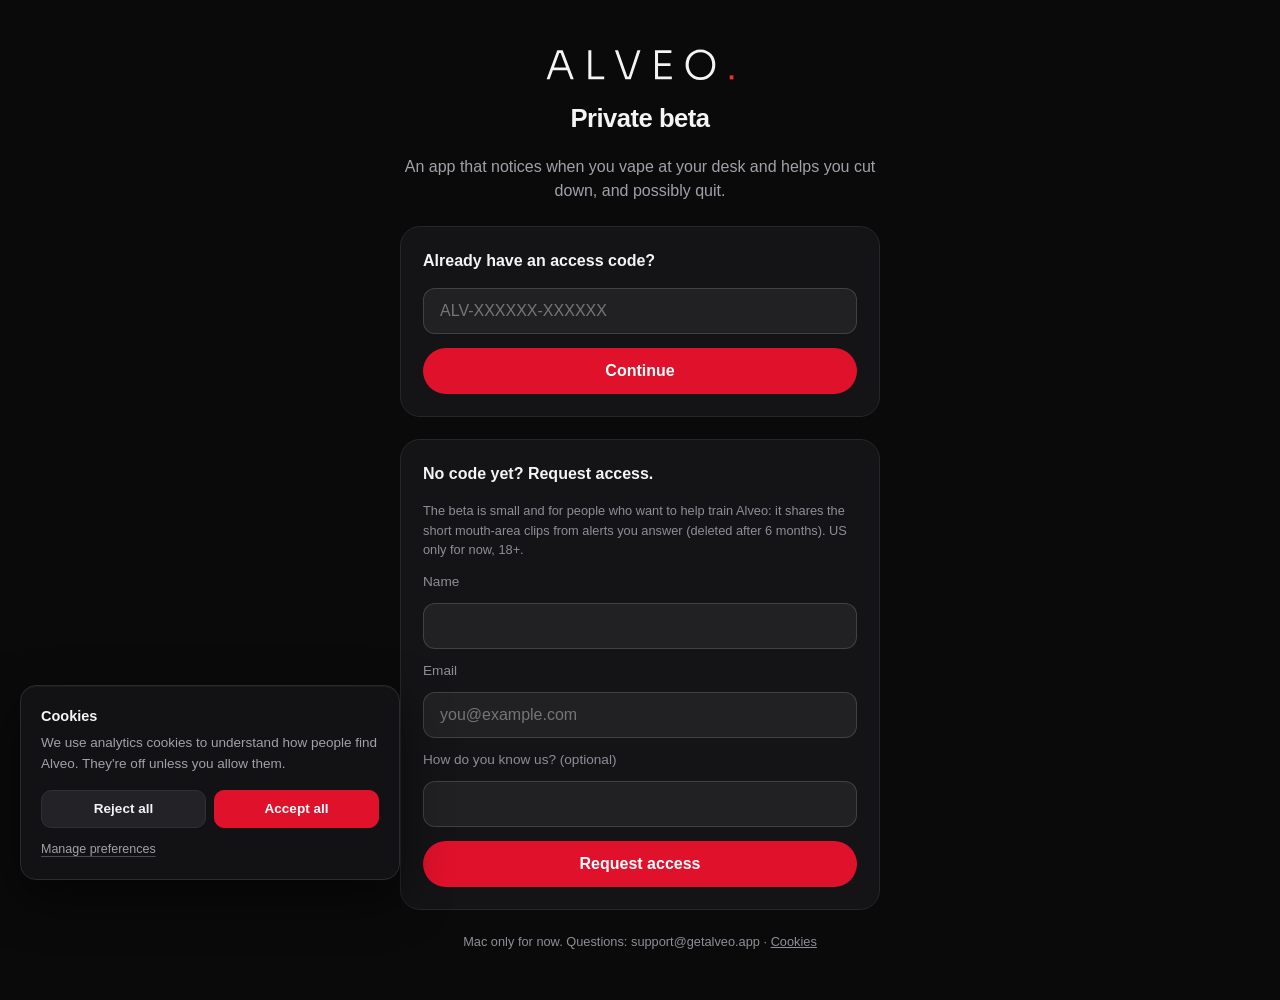
==== index.html @ 04106a94 "Version the site.js URL so browsers fetch new versions right away (Chrome kept the cached old banner" ====
<!doctype html>
<html lang="en" data-ga-title="Alveo beta">
<head>
<meta charset="utf-8"><meta name="viewport" content="width=device-width, initial-scale=1, viewport-fit=cover">
<title>Alveo beta</title>
<meta name="robots" content="noindex, nofollow">
<link rel="icon" type="image/png" href="favicon.png"><link rel="stylesheet" href="style.css">
<script src="site.js?v=43fc7853" defer></script>
</head>
<body>
<main class="wrap">
  <svg class="wm" role="img" aria-label="Alveo" xmlns="http://www.w3.org/2000/svg" viewBox="-7 -789 4780 846">
<path d="M33 0 302 -730H438L716 0H638L379 -682L420 -661H315L358 -682L109 0ZM177 -232 202 -301H541L567 -232Z" fill="currentColor"/><path d="M1083.0 0V-730H1159.0V0ZM1139.0 0V-69H1482.0V0Z" fill="currentColor"/><path d="M2013.0 0 1752.0 -730H1830.0L2072.0 -47L2031.0 -69H2137.0L2093.0 -47L2318.0 -730H2395.0L2150.0 0Z" fill="currentColor"/><path d="M2761.0 0V-730H2837.0V0ZM2819.0 0V-69H3184.0V0ZM2819.0 -337V-405H3150.0V-337ZM2819.0 -661V-730H3173.0V-661Z" fill="currentColor"/><path d="M3904.0 17Q3809.0 17 3739.0 -17.0Q3669.0 -51 3623.0 -107.0Q3577.0 -163 3554.0 -229.0Q3531.0 -295 3531.0 -358V-376Q3531.0 -443 3554.5 -509.5Q3578.0 -576 3625.0 -630.0Q3672.0 -684 3742.0 -716.5Q3812.0 -749 3904.0 -749Q3997.0 -749 4066.5 -716.5Q4136.0 -684 4183.0 -630.0Q4230.0 -576 4253.5 -509.5Q4277.0 -443 4277.0 -376V-357Q4277.0 -294 4254.5 -228.5Q4232.0 -163 4185.5 -107.0Q4139.0 -51 4069.0 -17.0Q3999.0 17 3904.0 17ZM3904.0 -53Q3974.0 -53 4029.0 -78.5Q4084.0 -104 4122.0 -148.5Q4160.0 -193 4180.0 -249.0Q4200.0 -305 4200.0 -366Q4200.0 -430 4180.0 -486.0Q4160.0 -542 4121.5 -585.5Q4083.0 -629 4028.0 -654.0Q3973.0 -679 3904.0 -679Q3836.0 -679 3781.0 -654.0Q3726.0 -629 3687.5 -585.5Q3649.0 -542 3628.5 -486.0Q3608.0 -430 3608.0 -366Q3608.0 -305 3628.0 -249.0Q3648.0 -193 3686.0 -148.5Q3724.0 -104 3779.5 -78.5Q3835.0 -53 3904.0 -53Z" fill="currentColor"/><path d="M4639.0 0V-99H4733.0V0Z" fill="#ff2d2d"/>
</svg>
  <h1 id="title">Private beta</h1>
  <p class="center" id="lede">An app that notices when you vape at your desk and helps you cut down, and possibly quit.</p>

  <section class="card" id="stepCode">
    <p style="color:var(--ink)"><strong>Already have an access code?</strong></p>
    <label for="code" class="sr">Access code</label>
    <input id="code" placeholder="ALV-XXXXXX-XXXXXX" autocomplete="off" spellcheck="false">
    <button id="codeNext">Continue</button>
    <div class="msg" id="codeMsg" role="status"></div>
  </section>

  <section class="card" id="stepRequest">
    <p style="color:var(--ink)"><strong>No code yet? Request access.</strong></p>
    <p class="fine">The beta is small and for people who want to help train Alveo: it shares the short mouth-area clips
      from alerts you answer (deleted after 6 months). US only for now, 18+.</p>
    <label for="rqName">Name</label><input id="rqName" maxlength="80" autocomplete="name">
    <label for="rqEmail">Email</label><input id="rqEmail" type="email" inputmode="email" autocomplete="email" placeholder="you@example.com">
    <label for="rqNote">How do you know us? (optional)</label><input id="rqNote" maxlength="500">
    <input id="rqCompany" tabindex="-1" autocomplete="off" aria-hidden="true" style="position:absolute;left:-9999px;width:1px;height:1px;opacity:0">
    <button id="rqSend">Request access</button>
    <div class="msg" id="rqMsg" role="status"></div>
  </section>

  <section class="card" id="stepReady" hidden>
    <p>Your access code:</p>
    <div class="code" id="readyCode"></div>
    <p class="fine">It downloads once, so keep the file. The app asks for this same code once, then works on this Mac only.</p>
    <button id="download">Download now</button>
    <div class="msg" id="dlMsg" role="status"></div>
  </section>

  <section class="card" id="stepDone" hidden>
    <p style="color:var(--ink)"><strong>Your download has started.</strong></p>
    <ol class="steps">
      <li>Open the Alveo file you just downloaded and drag Alveo into Applications.</li>
      <li>Open Alveo and enter your access code when it asks:</li>
    </ol>
    <div class="code" id="yourCode"></div>
    <div class="row"><button class="ghost small" id="copyCode">Copy code</button></div>
    <p class="fine">If the download didn't start, <a id="again" href="#" style="color:var(--ink-2)">use this link</a> (it works for a few minutes). Questions: support@getalveo.app</p>
  </section>

  <p class="fine center">Mac only for now. Questions: support@getalveo.app · <a href="#" onclick="window.alveoCookies&&alveoCookies();return false" style="color:var(--ink-3)">Cookies</a></p>
</main>
<script src="config.js"></script>
<script>
(() => {
  const C = window.ALVEO_BETA, $ = id => document.getElementById(id);
  const steps = ["stepCode", "stepRequest", "stepReady", "stepDone"];
  const show = (...ids) => steps.forEach(s => $(s).hidden = !ids.includes(s));
  // The code out of whatever was pasted: words around it, spaces, line breaks, lower case, look-alike dashes.
  const norm = s => {
    const t = String(s || "").replace(/[\u2010-\u2015\u2212\uFE58\uFE63\uFF0D]/g, "-").toUpperCase();
    const m = t.match(/ALV\s*-\s*([0-9A-F]{6})\s*-\s*([0-9A-F]{6})/);
    return m ? `ALV-${m[1]}-${m[2]}` : t.replace(/\s+/g, "");
  };
  const valid = c => /^ALV-[0-9A-F]{6}-[0-9A-F]{6}$/.test(c);
  const say = (el, text, cls) => { $(el).textContent = text; $(el).className = "msg " + (cls || ""); };
  async function call(fn, body) {
    try {
      const r = await fetch(`${C.functions}/${fn}`, { method: "POST", headers: { "content-type": "application/json" }, body: JSON.stringify(body) });
      return await r.json();
    } catch { return { ok: false, error: "Couldn't reach the server. Check your connection and try again." }; }
  }
  let code = "";
  async function openCode(c, msgEl) {
    c = norm(c);
    if (!valid(c)) { say(msgEl, "That doesn't look like an access code. It looks like ALV-1A2B3C-4D5E6F.", "err"); return; }
    say(msgEl, "Checking…");
    const r = await call("beta-download", { code: c, check: true });
    if (!r.ok) { say(msgEl, r.error || "Something went wrong.", "err"); show("stepCode", "stepRequest"); return; }
    code = c; history.replaceState(null, "", "#" + c);
    $("title").textContent = r.name ? `Hi ${r.name}, you're invited` : "You're invited";
    $("readyCode").textContent = c; say(msgEl, ""); show("stepReady"); $("download").focus();
  }
  $("codeNext").onclick = () => openCode($("code").value, "codeMsg");
  $("code").addEventListener("keydown", e => e.key === "Enter" && $("codeNext").click());
  $("code").addEventListener("paste", () => setTimeout(() => { $("code").value = norm($("code").value); }, 0));
  $("download").onclick = async () => {
    $("download").disabled = true; say("dlMsg", "Preparing your download…");
    const r = await call("beta-download", { code });
    $("download").disabled = false;
    if (!r.ok) { say("dlMsg", r.error || "Something went wrong.", "err"); return; }
    $("yourCode").textContent = code; $("again").href = r.url; show("stepDone"); window.alveoTrack && alveoTrack("beta_download");
    $("title").textContent = r.name ? `You're in, ${r.name}` : "You're in";
    location.href = r.url;
  };
  $("copyCode").onclick = async () => { try { await navigator.clipboard.writeText(code); $("copyCode").textContent = "Copied"; } catch { getSelection().selectAllChildren($("yourCode")); } };
  $("rqSend").onclick = async () => {
    const name = $("rqName").value.trim(), email = $("rqEmail").value.trim();
    if (!name || !$("rqEmail").checkValidity() || !email) { say("rqMsg", "Please enter your name and a valid email address.", "err"); return; }
    $("rqSend").disabled = true; say("rqMsg", "Sending…");
    const r = await call("beta-request-access", { name, email, note: $("rqNote").value.trim(), company: $("rqCompany").value });
    $("rqSend").disabled = false;
    if (!r.ok) { say("rqMsg", r.error || "Something went wrong.", "err"); return; }
    ["rqName", "rqEmail", "rqNote"].forEach(id => $(id).value = "");
    say("rqMsg", "Thanks! We got your request. If there's a spot, you'll get an email with your access code.", "ok"); window.alveoTrack && alveoTrack("beta_request");
  };
  const fromLink = norm(decodeURIComponent(location.hash.slice(1)));
  if (valid(fromLink)) { $("code").value = fromLink; openCode(fromLink, "codeMsg"); }
})();
</script>
</body>
</html>
---- style.css ----
:root { color-scheme: dark; --bg: #0a0a0b; --card: #141416; --line: #26262a; --ink: #f4f4f5; --ink-2: #a1a1aa; --ink-3: #8e8e98; --red: #ff2d2d; --fill: #e0112b; --ok: #30d158;
  --font: -apple-system, BlinkMacSystemFont, "SF Pro Text", "Helvetica Neue", Arial, sans-serif; }
* { box-sizing: border-box; }
html, body { margin: 0; min-height: 100%; }
body { background: var(--bg); color: var(--ink); font-family: var(--font);
  -webkit-font-smoothing: antialiased; padding: 48px max(20px, env(safe-area-inset-right)) 48px max(20px, env(safe-area-inset-left)); }
.wrap { max-width: 30rem; margin: 0 auto; display: grid; gap: 22px; }
.wide { max-width: 64rem; }
.wm { width: 190px; height: auto; color: var(--ink); justify-self: center; }
h1 { font-size: 1.6rem; letter-spacing: -.02em; margin: 0; text-align: center; text-wrap: balance; }
p { margin: 0; color: var(--ink-2); line-height: 1.55; }
.center { text-align: center; }
.card { background: var(--card); border: 1px solid var(--line); border-radius: 20px; padding: 22px; display: grid; gap: 14px; }
label { font-size: .85rem; color: var(--ink-3); }
input { width: 100%; height: 46px; padding: 0 16px; border-radius: 12px; font: inherit; font-size: 1rem; color: var(--ink); background: rgba(255,255,255,.06);
  border: 1px solid rgba(255,255,255,.14); outline: none; }
input:focus { border-color: rgba(255,45,45,.7); }
input.otp { letter-spacing: .5em; text-align: center; font-size: 1.4rem; font-weight: 700; }
button { height: 46px; padding: 0 22px; border-radius: 999px; border: 0; font: inherit; font-weight: 600; color: #fff; background: var(--fill); cursor: pointer; }
button:hover { background: var(--red); } button:disabled { opacity: .55; cursor: default; }
button.ghost { background: rgba(255,255,255,.1); color: var(--ink); } button.ghost:hover { background: rgba(255,255,255,.16); }
button.small { height: 32px; padding: 0 12px; font-size: .82rem; }
button:focus-visible, input:focus-visible { outline: 2px solid var(--red); outline-offset: 2px; }
.msg { font-size: .9rem; } .msg:empty { display: none; } .msg.err { color: #ff6b6b; } .msg.ok { color: var(--ok); }
.code { font-family: ui-monospace, SFMono-Regular, Menlo, monospace; font-size: 1.15rem; letter-spacing: .06em; background: rgba(255,255,255,.06);
  border: 1px solid var(--line); border-radius: 10px; padding: 10px 14px; text-align: center; user-select: all; }
.steps { margin: 0; padding-left: 1.2em; color: var(--ink-2); line-height: 1.7; }
.fine { font-size: .8rem; color: var(--ink-3); }
.row { display: flex; gap: 10px; flex-wrap: wrap; align-items: center; }
.row > input { flex: 1 1 14rem; }
table { width: 100%; border-collapse: collapse; font-size: .88rem; }
th, td { text-align: left; padding: 10px 8px; border-bottom: 1px solid var(--line); vertical-align: top; }
th { color: var(--ink-3); font-weight: 500; font-size: .75rem; letter-spacing: .05em; text-transform: uppercase; }
td .sub { color: var(--ink-3); font-size: .78rem; }
.pill { display: inline-block; padding: 2px 9px; border-radius: 999px; font-size: .75rem; border: 1px solid var(--line); color: var(--ink-2); white-space: nowrap; }
.pill.ok { color: var(--ok); border-color: rgba(48,209,88,.4); } .pill.red { color: var(--red); border-color: rgba(255,45,45,.45); }
.scroll { overflow-x: auto; }
[hidden] { display: none !important; }
.sr { position: absolute; width: 1px; height: 1px; overflow: hidden; clip: rect(0 0 0 0); white-space: nowrap; }
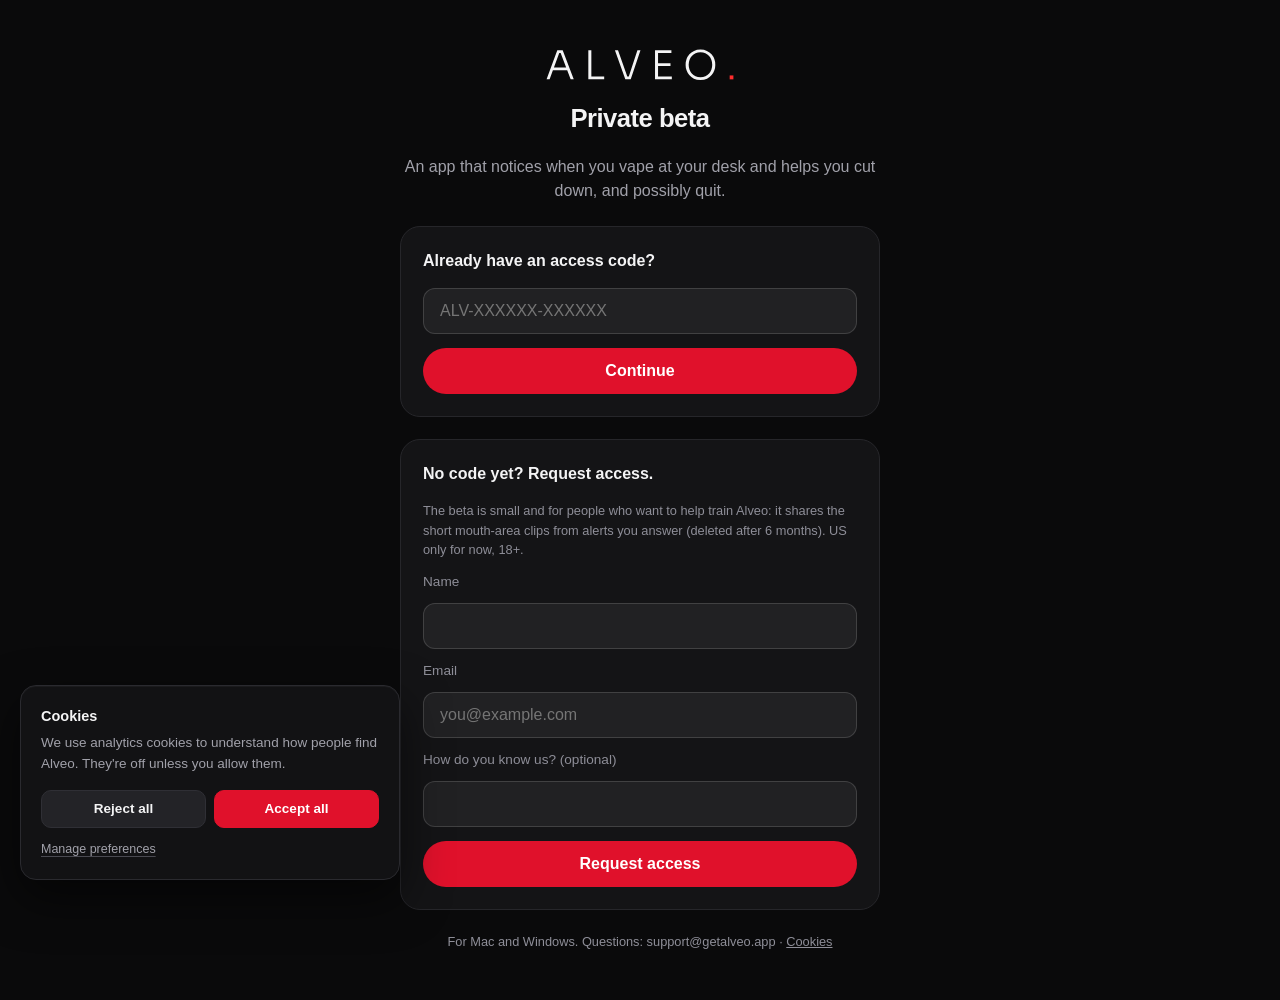
==== commit e8607386: "Windows download + Mac/Windows in the admin panel - Tester page: "Download for Windows" or "Download" ====
--- a/index.html
+++ b/index.html
@@ -38,23 +38,29 @@
   <section class="card" id="stepReady" hidden>
     <p>Your access code:</p>
     <div class="code" id="readyCode"></div>
-    <p class="fine">It downloads once, so keep the file. The app asks for this same code once, then works on this Mac only.</p>
-    <button id="download">Download now</button>
+    <p class="fine">It downloads once, so pick the computer you'll use and keep the file. The app asks for this same code once, then works on that computer only.</p>
+    <button id="download">Download for Mac</button>
+    <div class="row" style="margin-top:10px"><button class="ghost small" id="downloadOther">Download for Windows instead</button></div>
     <div class="msg" id="dlMsg" role="status"></div>
   </section>
 
   <section class="card" id="stepDone" hidden>
     <p style="color:var(--ink)"><strong>Your download has started.</strong></p>
-    <ol class="steps">
+    <ol class="steps" id="stepsMac">
       <li>Open the Alveo file you just downloaded and drag Alveo into Applications.</li>
       <li>Open Alveo and enter your access code when it asks:</li>
+    </ol>
+    <ol class="steps" id="stepsWin" hidden>
+      <li>Open the Alveo-Setup file you just downloaded and click through the installer.</li>
+      <li>If Windows says "Windows protected your PC", click <strong>More info</strong>, then <strong>Run anyway</strong> (the beta isn't signed with a certificate yet).</li>
+      <li>Alveo opens by itself. Enter your access code when it asks:</li>
     </ol>
     <div class="code" id="yourCode"></div>
     <div class="row"><button class="ghost small" id="copyCode">Copy code</button></div>
     <p class="fine">If the download didn't start, <a id="again" href="#" style="color:var(--ink-2)">use this link</a> (it works for a few minutes). Questions: support@getalveo.app</p>
   </section>
 
-  <p class="fine center">Mac only for now. Questions: support@getalveo.app · <a href="#" onclick="window.alveoCookies&&alveoCookies();return false" style="color:var(--ink-3)">Cookies</a></p>
+  <p class="fine center">For Mac and Windows. Questions: support@getalveo.app · <a href="#" onclick="window.alveoCookies&&alveoCookies();return false" style="color:var(--ink-3)">Cookies</a></p>
 </main>
 <script src="config.js"></script>
 <script>
@@ -90,15 +96,22 @@
   $("codeNext").onclick = () => openCode($("code").value, "codeMsg");
   $("code").addEventListener("keydown", e => e.key === "Enter" && $("codeNext").click());
   $("code").addEventListener("paste", () => setTimeout(() => { $("code").value = norm($("code").value); }, 0));
-  $("download").onclick = async () => {
-    $("download").disabled = true; say("dlMsg", "Preparing your download…");
-    const r = await call("beta-download", { code });
-    $("download").disabled = false;
+  // Main button = this visitor's computer; the other one sits below ("instead"): a code downloads only once.
+  const isWin = /windows/i.test((navigator.userAgentData && navigator.userAgentData.platform) || navigator.userAgent);
+  const NAME = { mac: "Mac", win: "Windows" }, mine = isWin ? "win" : "mac", other = isWin ? "mac" : "win";
+  $("download").textContent = `Download for ${NAME[mine]}`; $("downloadOther").textContent = `Download for ${NAME[other]} instead`;
+  async function download(platform) {
+    $("download").disabled = $("downloadOther").disabled = true; say("dlMsg", "Preparing your download…");
+    const r = await call("beta-download", { code, platform });
+    $("download").disabled = $("downloadOther").disabled = false;
     if (!r.ok) { say("dlMsg", r.error || "Something went wrong.", "err"); return; }
+    $("stepsMac").hidden = platform !== "mac"; $("stepsWin").hidden = platform !== "win";
     $("yourCode").textContent = code; $("again").href = r.url; show("stepDone"); window.alveoTrack && alveoTrack("beta_download");
     $("title").textContent = r.name ? `You're in, ${r.name}` : "You're in";
     location.href = r.url;
-  };
+  }
+  $("download").onclick = () => download(mine);
+  $("downloadOther").onclick = () => download(other);
   $("copyCode").onclick = async () => { try { await navigator.clipboard.writeText(code); $("copyCode").textContent = "Copied"; } catch { getSelection().selectAllChildren($("yourCode")); } };
   $("rqSend").onclick = async () => {
     const name = $("rqName").value.trim(), email = $("rqEmail").value.trim();
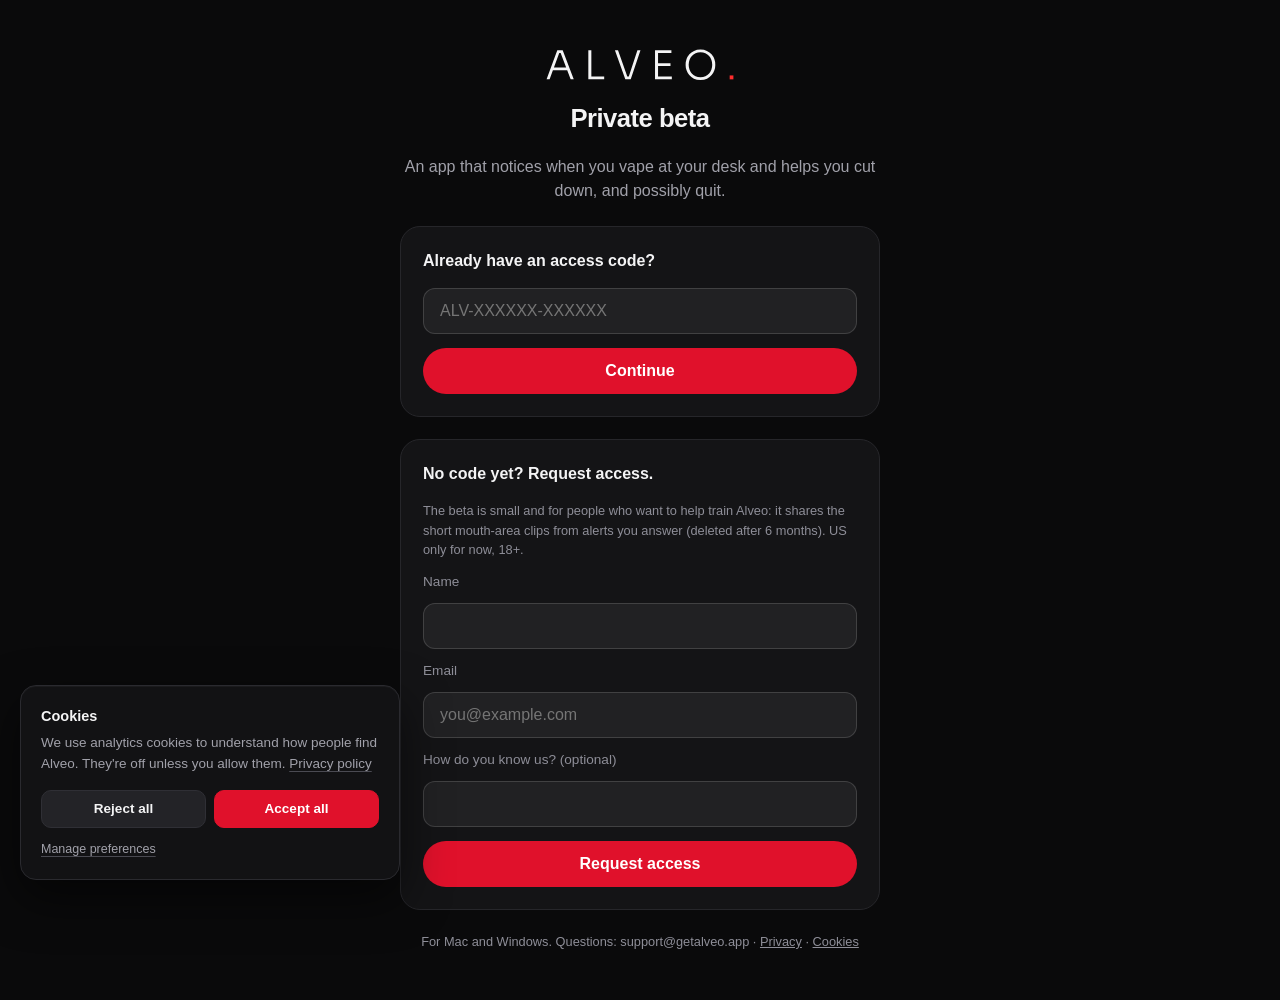
==== commit 2e16187a: "Link the privacy policy: footer + cookie banner (site.js identical on both sites, ?v= bumped) Co-Aut" ====
--- a/index.html
+++ b/index.html
@@ -5,7 +5,7 @@
 <title>Alveo beta</title>
 <meta name="robots" content="noindex, nofollow">
 <link rel="icon" type="image/png" href="favicon.png"><link rel="stylesheet" href="style.css">
-<script src="site.js?v=43fc7853" defer></script>
+<script src="site.js?v=389094a9" defer></script>
 </head>
 <body>
 <main class="wrap">
@@ -60,7 +60,7 @@
     <p class="fine">If the download didn't start, <a id="again" href="#" style="color:var(--ink-2)">use this link</a> (it works for a few minutes). Questions: support@getalveo.app</p>
   </section>
 
-  <p class="fine center">For Mac and Windows. Questions: support@getalveo.app · <a href="#" onclick="window.alveoCookies&&alveoCookies();return false" style="color:var(--ink-3)">Cookies</a></p>
+  <p class="fine center">For Mac and Windows. Questions: support@getalveo.app · <a href="https://getalveo.app/privacy.html" style="color:var(--ink-3)">Privacy</a> · <a href="#" onclick="window.alveoCookies&&alveoCookies();return false" style="color:var(--ink-3)">Cookies</a></p>
 </main>
 <script src="config.js"></script>
 <script>
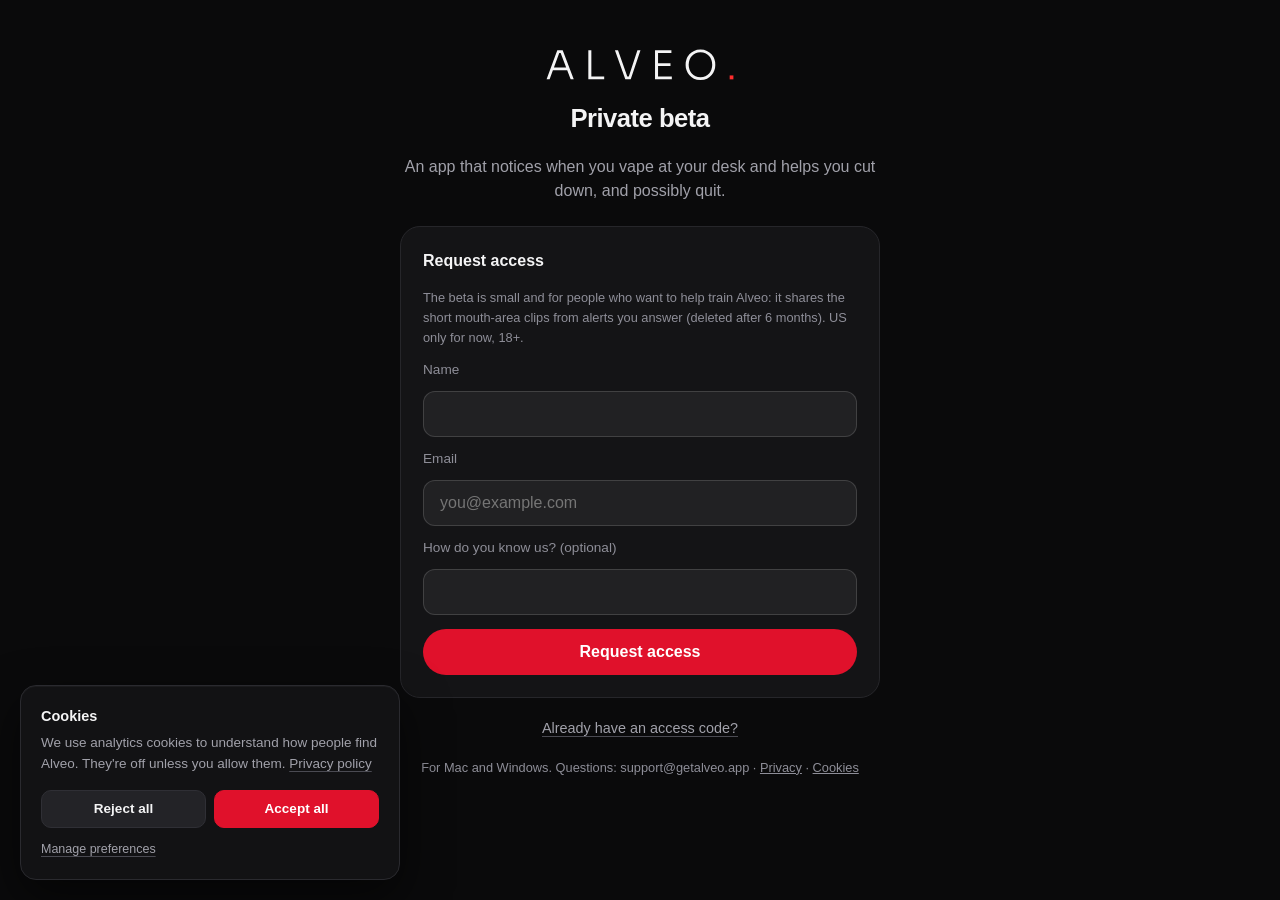
==== commit f280094c: "Beta page: Request access first; 'Already have an access code?' becomes a small link that opens the " ====
--- a/index.html
+++ b/index.html
@@ -15,16 +15,8 @@
   <h1 id="title">Private beta</h1>
   <p class="center" id="lede">An app that notices when you vape at your desk and helps you cut down, and possibly quit.</p>
 
-  <section class="card" id="stepCode">
-    <p style="color:var(--ink)"><strong>Already have an access code?</strong></p>
-    <label for="code" class="sr">Access code</label>
-    <input id="code" placeholder="ALV-XXXXXX-XXXXXX" autocomplete="off" spellcheck="false">
-    <button id="codeNext">Continue</button>
-    <div class="msg" id="codeMsg" role="status"></div>
-  </section>
-
   <section class="card" id="stepRequest">
-    <p style="color:var(--ink)"><strong>No code yet? Request access.</strong></p>
+    <p style="color:var(--ink)"><strong>Request access</strong></p>
     <p class="fine">The beta is small and for people who want to help train Alveo: it shares the short mouth-area clips
       from alerts you answer (deleted after 6 months). US only for now, 18+.</p>
     <label for="rqName">Name</label><input id="rqName" maxlength="80" autocomplete="name">
@@ -33,6 +25,18 @@
     <input id="rqCompany" tabindex="-1" autocomplete="off" aria-hidden="true" style="position:absolute;left:-9999px;width:1px;height:1px;opacity:0">
     <button id="rqSend">Request access</button>
     <div class="msg" id="rqMsg" role="status"></div>
+  </section>
+
+  <section class="have" id="stepCode">
+    <button type="button" class="linkbtn" id="haveCode" aria-expanded="false" aria-controls="codeForm">Already have an access code?</button>
+    <div class="have-form" id="codeForm" hidden>
+      <div class="row">
+        <label for="code" class="sr">Access code</label>
+        <input id="code" placeholder="ALV-XXXXXX-XXXXXX" autocomplete="off" spellcheck="false">
+        <button class="ghost" id="codeNext">Continue</button>
+      </div>
+      <div class="msg" id="codeMsg" role="status"></div>
+    </div>
   </section>
 
   <section class="card" id="stepReady" hidden>
@@ -83,7 +87,15 @@
     } catch { return { ok: false, error: "Couldn't reach the server. Check your connection and try again." }; }
   }
   let code = "";
+  // The code box is tucked under a small link (most visitors have no code yet); open it when it's needed.
+  const openHave = () => { $("codeForm").hidden = false; $("haveCode").setAttribute("aria-expanded", "true"); };
+  $("haveCode").onclick = () => {
+    const opening = $("codeForm").hidden;
+    $("codeForm").hidden = !opening; $("haveCode").setAttribute("aria-expanded", String(opening));
+    if (opening) $("code").focus();
+  };
   async function openCode(c, msgEl) {
+    openHave();
     c = norm(c);
     if (!valid(c)) { say(msgEl, "That doesn't look like an access code. It looks like ALV-1A2B3C-4D5E6F.", "err"); return; }
     say(msgEl, "Checking…");
--- a/style.css
+++ b/style.css
@@ -37,3 +37,9 @@
 .scroll { overflow-x: auto; }
 [hidden] { display: none !important; }
 .sr { position: absolute; width: 1px; height: 1px; overflow: hidden; clip: rect(0 0 0 0); white-space: nowrap; }
+/* "Already have an access code?": small link under the request card; opens the code box. */
+.have { display: grid; gap: 12px; justify-items: center; }
+.have-form { width: 100%; display: grid; gap: 10px; }
+.have-form .row > button { flex: none; }
+.linkbtn { all: unset; cursor: pointer; -webkit-user-select: none; user-select: none; -webkit-tap-highlight-color: transparent; font-size: .9rem; color: var(--ink-2); text-decoration: underline; text-underline-offset: 3px; text-decoration-color: #4a4a52; }
+.linkbtn:hover { color: var(--ink); background: none; } .linkbtn:focus-visible { outline: 2px solid var(--red); outline-offset: 2px; border-radius: 4px; }
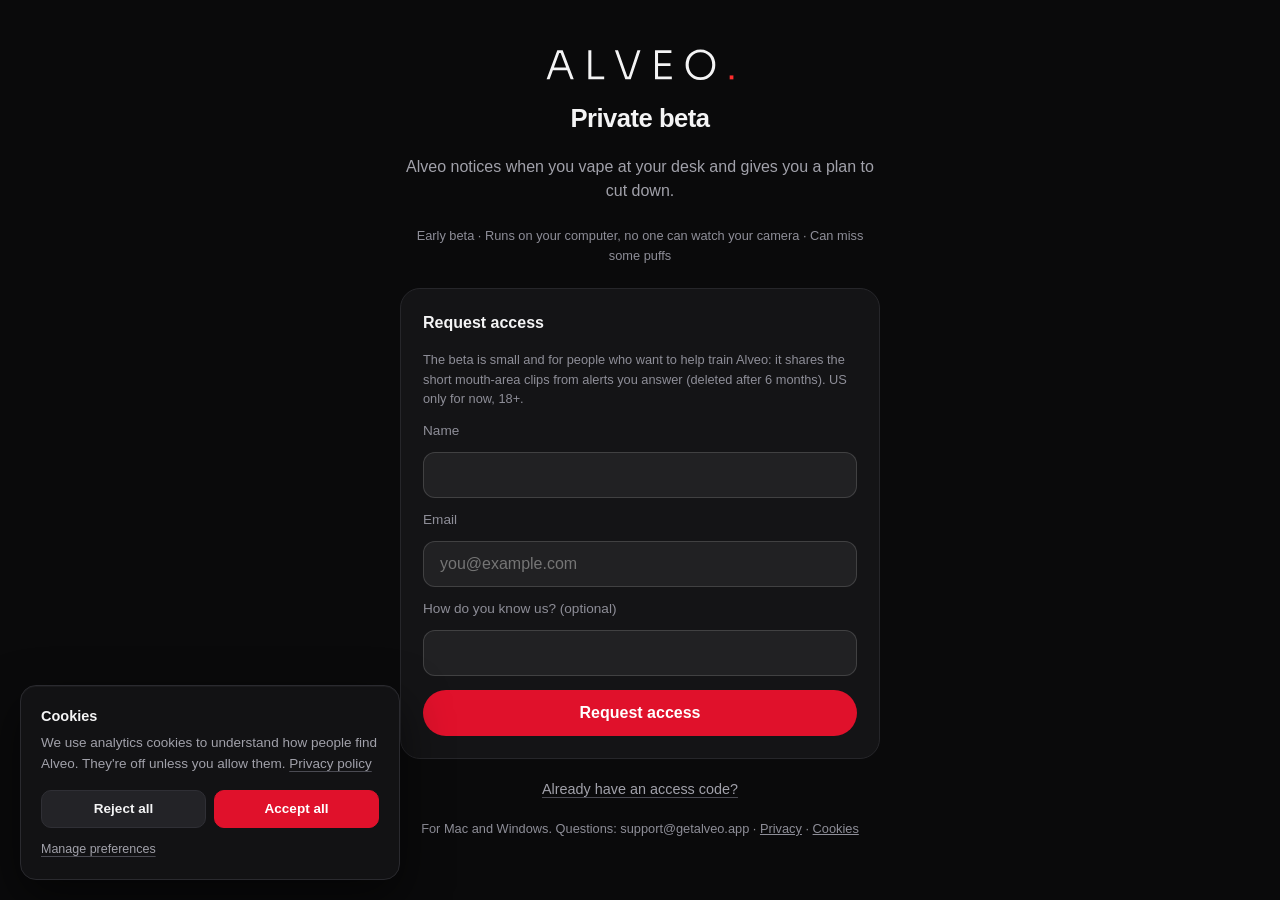
==== commit 3d37bc92: "Beta page: new main line + early-beta caveat (owner, 2026-11-17) Co-Authored-By: Claude Opus 5.5 <no" ====
--- a/index.html
+++ b/index.html
@@ -13,7 +13,8 @@
 <path d="M33 0 302 -730H438L716 0H638L379 -682L420 -661H315L358 -682L109 0ZM177 -232 202 -301H541L567 -232Z" fill="currentColor"/><path d="M1083.0 0V-730H1159.0V0ZM1139.0 0V-69H1482.0V0Z" fill="currentColor"/><path d="M2013.0 0 1752.0 -730H1830.0L2072.0 -47L2031.0 -69H2137.0L2093.0 -47L2318.0 -730H2395.0L2150.0 0Z" fill="currentColor"/><path d="M2761.0 0V-730H2837.0V0ZM2819.0 0V-69H3184.0V0ZM2819.0 -337V-405H3150.0V-337ZM2819.0 -661V-730H3173.0V-661Z" fill="currentColor"/><path d="M3904.0 17Q3809.0 17 3739.0 -17.0Q3669.0 -51 3623.0 -107.0Q3577.0 -163 3554.0 -229.0Q3531.0 -295 3531.0 -358V-376Q3531.0 -443 3554.5 -509.5Q3578.0 -576 3625.0 -630.0Q3672.0 -684 3742.0 -716.5Q3812.0 -749 3904.0 -749Q3997.0 -749 4066.5 -716.5Q4136.0 -684 4183.0 -630.0Q4230.0 -576 4253.5 -509.5Q4277.0 -443 4277.0 -376V-357Q4277.0 -294 4254.5 -228.5Q4232.0 -163 4185.5 -107.0Q4139.0 -51 4069.0 -17.0Q3999.0 17 3904.0 17ZM3904.0 -53Q3974.0 -53 4029.0 -78.5Q4084.0 -104 4122.0 -148.5Q4160.0 -193 4180.0 -249.0Q4200.0 -305 4200.0 -366Q4200.0 -430 4180.0 -486.0Q4160.0 -542 4121.5 -585.5Q4083.0 -629 4028.0 -654.0Q3973.0 -679 3904.0 -679Q3836.0 -679 3781.0 -654.0Q3726.0 -629 3687.5 -585.5Q3649.0 -542 3628.5 -486.0Q3608.0 -430 3608.0 -366Q3608.0 -305 3628.0 -249.0Q3648.0 -193 3686.0 -148.5Q3724.0 -104 3779.5 -78.5Q3835.0 -53 3904.0 -53Z" fill="currentColor"/><path d="M4639.0 0V-99H4733.0V0Z" fill="#ff2d2d"/>
 </svg>
   <h1 id="title">Private beta</h1>
-  <p class="center" id="lede">An app that notices when you vape at your desk and helps you cut down, and possibly quit.</p>
+  <p class="center" id="lede">Alveo notices when you vape at your desk and gives you a plan to cut down.</p>
+  <p class="fine center">Early beta · Runs on your computer, no one can watch your camera · Can miss some puffs</p>
 
   <section class="card" id="stepRequest">
     <p style="color:var(--ink)"><strong>Request access</strong></p>
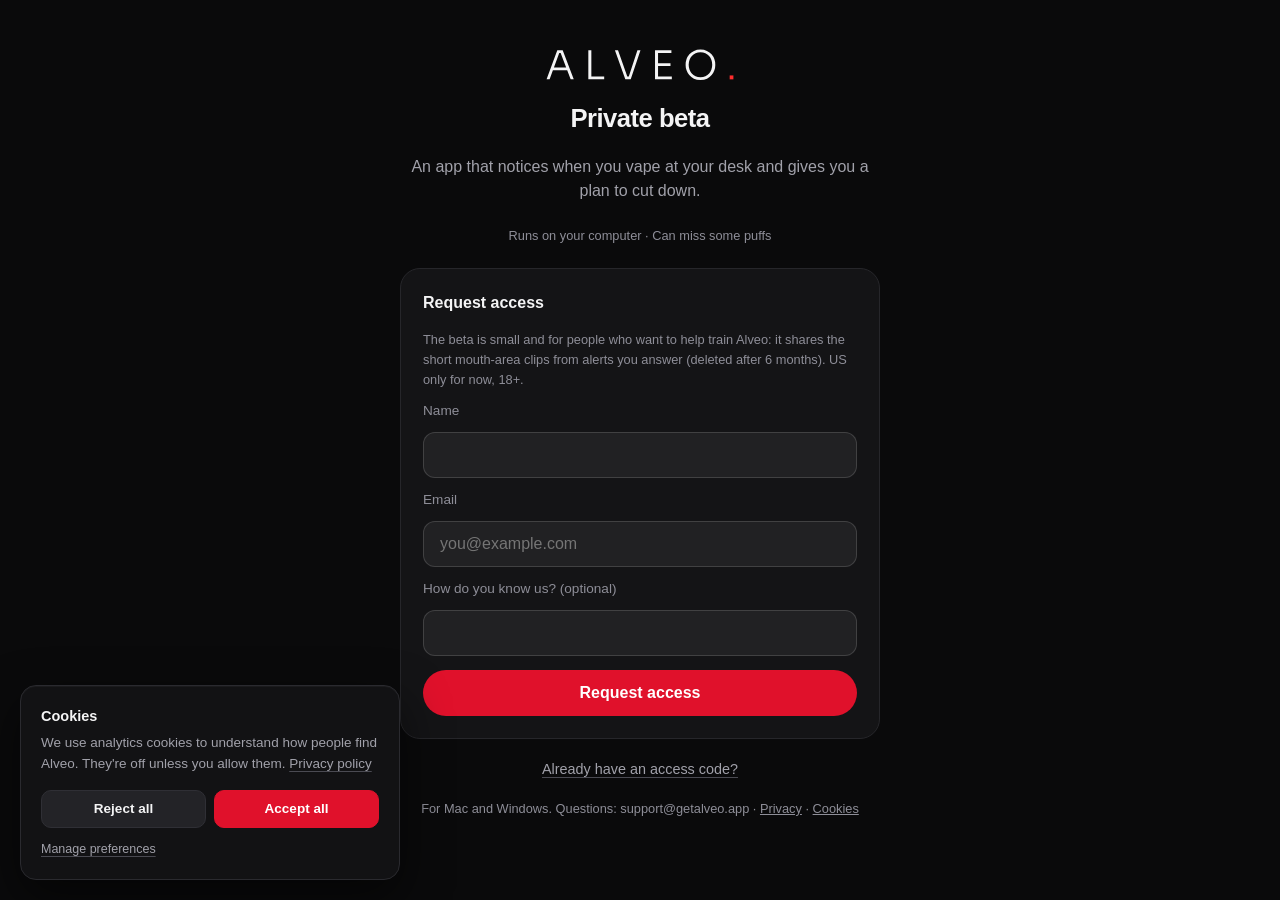
==== commit 447891c1: "Beta page: main line 'An app that notices…'; caveat trimmed (owner, 2026-11-17) Co-Authored-By: Clau" ====
--- a/index.html
+++ b/index.html
@@ -13,8 +13,8 @@
 <path d="M33 0 302 -730H438L716 0H638L379 -682L420 -661H315L358 -682L109 0ZM177 -232 202 -301H541L567 -232Z" fill="currentColor"/><path d="M1083.0 0V-730H1159.0V0ZM1139.0 0V-69H1482.0V0Z" fill="currentColor"/><path d="M2013.0 0 1752.0 -730H1830.0L2072.0 -47L2031.0 -69H2137.0L2093.0 -47L2318.0 -730H2395.0L2150.0 0Z" fill="currentColor"/><path d="M2761.0 0V-730H2837.0V0ZM2819.0 0V-69H3184.0V0ZM2819.0 -337V-405H3150.0V-337ZM2819.0 -661V-730H3173.0V-661Z" fill="currentColor"/><path d="M3904.0 17Q3809.0 17 3739.0 -17.0Q3669.0 -51 3623.0 -107.0Q3577.0 -163 3554.0 -229.0Q3531.0 -295 3531.0 -358V-376Q3531.0 -443 3554.5 -509.5Q3578.0 -576 3625.0 -630.0Q3672.0 -684 3742.0 -716.5Q3812.0 -749 3904.0 -749Q3997.0 -749 4066.5 -716.5Q4136.0 -684 4183.0 -630.0Q4230.0 -576 4253.5 -509.5Q4277.0 -443 4277.0 -376V-357Q4277.0 -294 4254.5 -228.5Q4232.0 -163 4185.5 -107.0Q4139.0 -51 4069.0 -17.0Q3999.0 17 3904.0 17ZM3904.0 -53Q3974.0 -53 4029.0 -78.5Q4084.0 -104 4122.0 -148.5Q4160.0 -193 4180.0 -249.0Q4200.0 -305 4200.0 -366Q4200.0 -430 4180.0 -486.0Q4160.0 -542 4121.5 -585.5Q4083.0 -629 4028.0 -654.0Q3973.0 -679 3904.0 -679Q3836.0 -679 3781.0 -654.0Q3726.0 -629 3687.5 -585.5Q3649.0 -542 3628.5 -486.0Q3608.0 -430 3608.0 -366Q3608.0 -305 3628.0 -249.0Q3648.0 -193 3686.0 -148.5Q3724.0 -104 3779.5 -78.5Q3835.0 -53 3904.0 -53Z" fill="currentColor"/><path d="M4639.0 0V-99H4733.0V0Z" fill="#ff2d2d"/>
 </svg>
   <h1 id="title">Private beta</h1>
-  <p class="center" id="lede">Alveo notices when you vape at your desk and gives you a plan to cut down.</p>
-  <p class="fine center">Early beta · Runs on your computer, no one can watch your camera · Can miss some puffs</p>
+  <p class="center" id="lede">An app that notices when you vape at your desk and gives you a plan to cut down.</p>
+  <p class="fine center">Runs on your computer · Can miss some puffs</p>
 
   <section class="card" id="stepRequest">
     <p style="color:var(--ink)"><strong>Request access</strong></p>
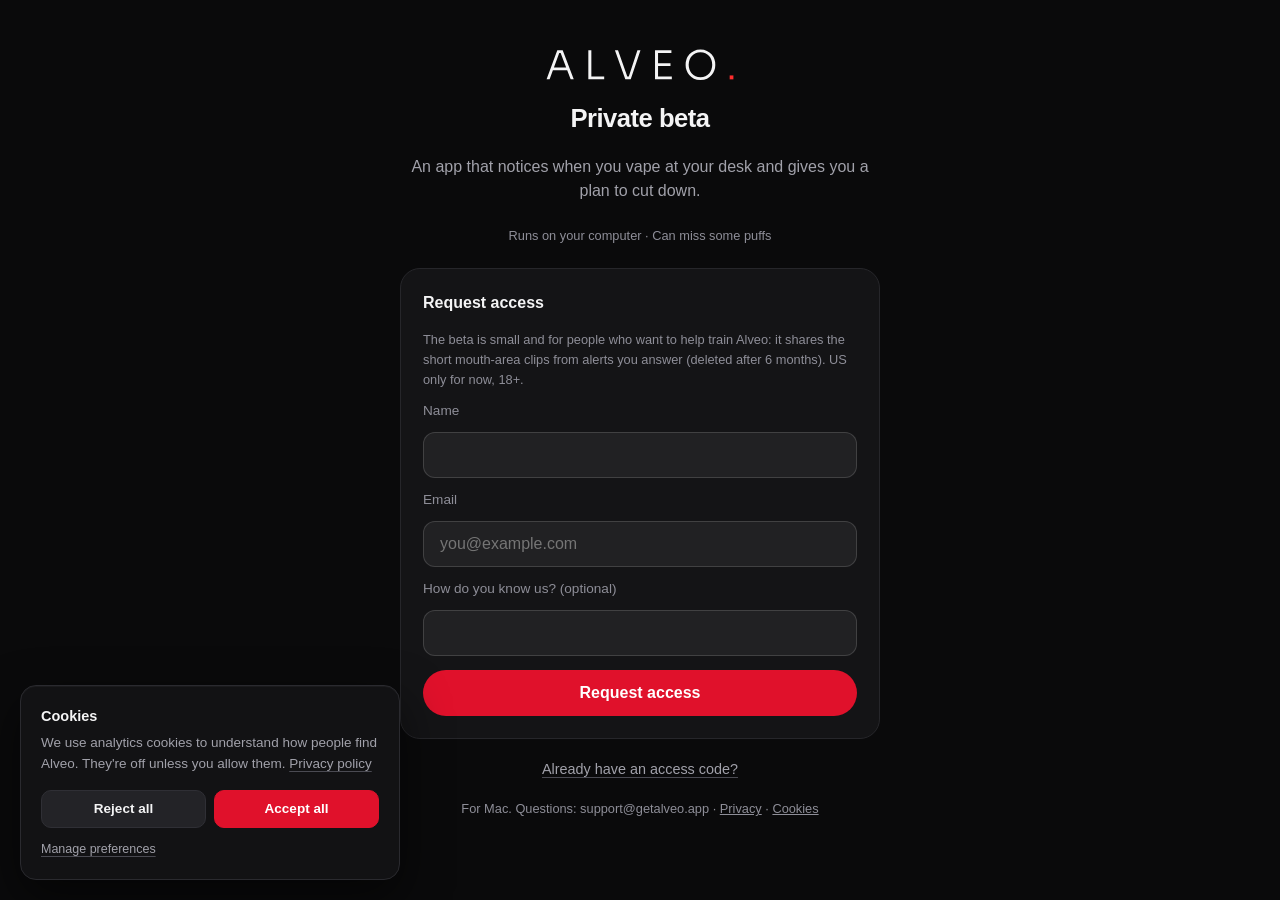
==== commit 34333273: "Mac only (owner, 2026-11-18): remove Windows download, Windows steps and platform detection (always " ====
--- a/index.html
+++ b/index.html
@@ -45,7 +45,6 @@
     <div class="code" id="readyCode"></div>
     <p class="fine">It downloads once, so pick the computer you'll use and keep the file. The app asks for this same code once, then works on that computer only.</p>
     <button id="download">Download for Mac</button>
-    <div class="row" style="margin-top:10px"><button class="ghost small" id="downloadOther">Download for Windows instead</button></div>
     <div class="msg" id="dlMsg" role="status"></div>
   </section>
 
@@ -55,17 +54,12 @@
       <li>Open the Alveo file you just downloaded and drag Alveo into Applications.</li>
       <li>Open Alveo and enter your access code when it asks:</li>
     </ol>
-    <ol class="steps" id="stepsWin" hidden>
-      <li>Open the Alveo-Setup file you just downloaded and click through the installer.</li>
-      <li>If Windows says "Windows protected your PC", click <strong>More info</strong>, then <strong>Run anyway</strong> (the beta isn't signed with a certificate yet).</li>
-      <li>Alveo opens by itself. Enter your access code when it asks:</li>
-    </ol>
     <div class="code" id="yourCode"></div>
     <div class="row"><button class="ghost small" id="copyCode">Copy code</button></div>
     <p class="fine">If the download didn't start, <a id="again" href="#" style="color:var(--ink-2)">use this link</a> (it works for a few minutes). Questions: support@getalveo.app</p>
   </section>
 
-  <p class="fine center">For Mac and Windows. Questions: support@getalveo.app · <a href="https://getalveo.app/privacy.html" style="color:var(--ink-3)">Privacy</a> · <a href="#" onclick="window.alveoCookies&&alveoCookies();return false" style="color:var(--ink-3)">Cookies</a></p>
+  <p class="fine center">For Mac. Questions: support@getalveo.app · <a href="https://getalveo.app/privacy.html" style="color:var(--ink-3)">Privacy</a> · <a href="#" onclick="window.alveoCookies&&alveoCookies();return false" style="color:var(--ink-3)">Cookies</a></p>
 </main>
 <script src="config.js"></script>
 <script>
@@ -109,22 +103,17 @@
   $("codeNext").onclick = () => openCode($("code").value, "codeMsg");
   $("code").addEventListener("keydown", e => e.key === "Enter" && $("codeNext").click());
   $("code").addEventListener("paste", () => setTimeout(() => { $("code").value = norm($("code").value); }, 0));
-  // Main button = this visitor's computer; the other one sits below ("instead"): a code downloads only once.
-  const isWin = /windows/i.test((navigator.userAgentData && navigator.userAgentData.platform) || navigator.userAgent);
-  const NAME = { mac: "Mac", win: "Windows" }, mine = isWin ? "win" : "mac", other = isWin ? "mac" : "win";
-  $("download").textContent = `Download for ${NAME[mine]}`; $("downloadOther").textContent = `Download for ${NAME[other]} instead`;
-  async function download(platform) {
-    $("download").disabled = $("downloadOther").disabled = true; say("dlMsg", "Preparing your download…");
-    const r = await call("beta-download", { code, platform });
-    $("download").disabled = $("downloadOther").disabled = false;
+  // Mac only (owner, 2026-11-18).
+  async function download() {
+    $("download").disabled = true; say("dlMsg", "Preparing your download…");
+    const r = await call("beta-download", { code, platform: "mac" });
+    $("download").disabled = false;
     if (!r.ok) { say("dlMsg", r.error || "Something went wrong.", "err"); return; }
-    $("stepsMac").hidden = platform !== "mac"; $("stepsWin").hidden = platform !== "win";
     $("yourCode").textContent = code; $("again").href = r.url; show("stepDone"); window.alveoTrack && alveoTrack("beta_download");
     $("title").textContent = r.name ? `You're in, ${r.name}` : "You're in";
     location.href = r.url;
   }
-  $("download").onclick = () => download(mine);
-  $("downloadOther").onclick = () => download(other);
+  $("download").onclick = () => download();
   $("copyCode").onclick = async () => { try { await navigator.clipboard.writeText(code); $("copyCode").textContent = "Copied"; } catch { getSelection().selectAllChildren($("yourCode")); } };
   $("rqSend").onclick = async () => {
     const name = $("rqName").value.trim(), email = $("rqEmail").value.trim();
